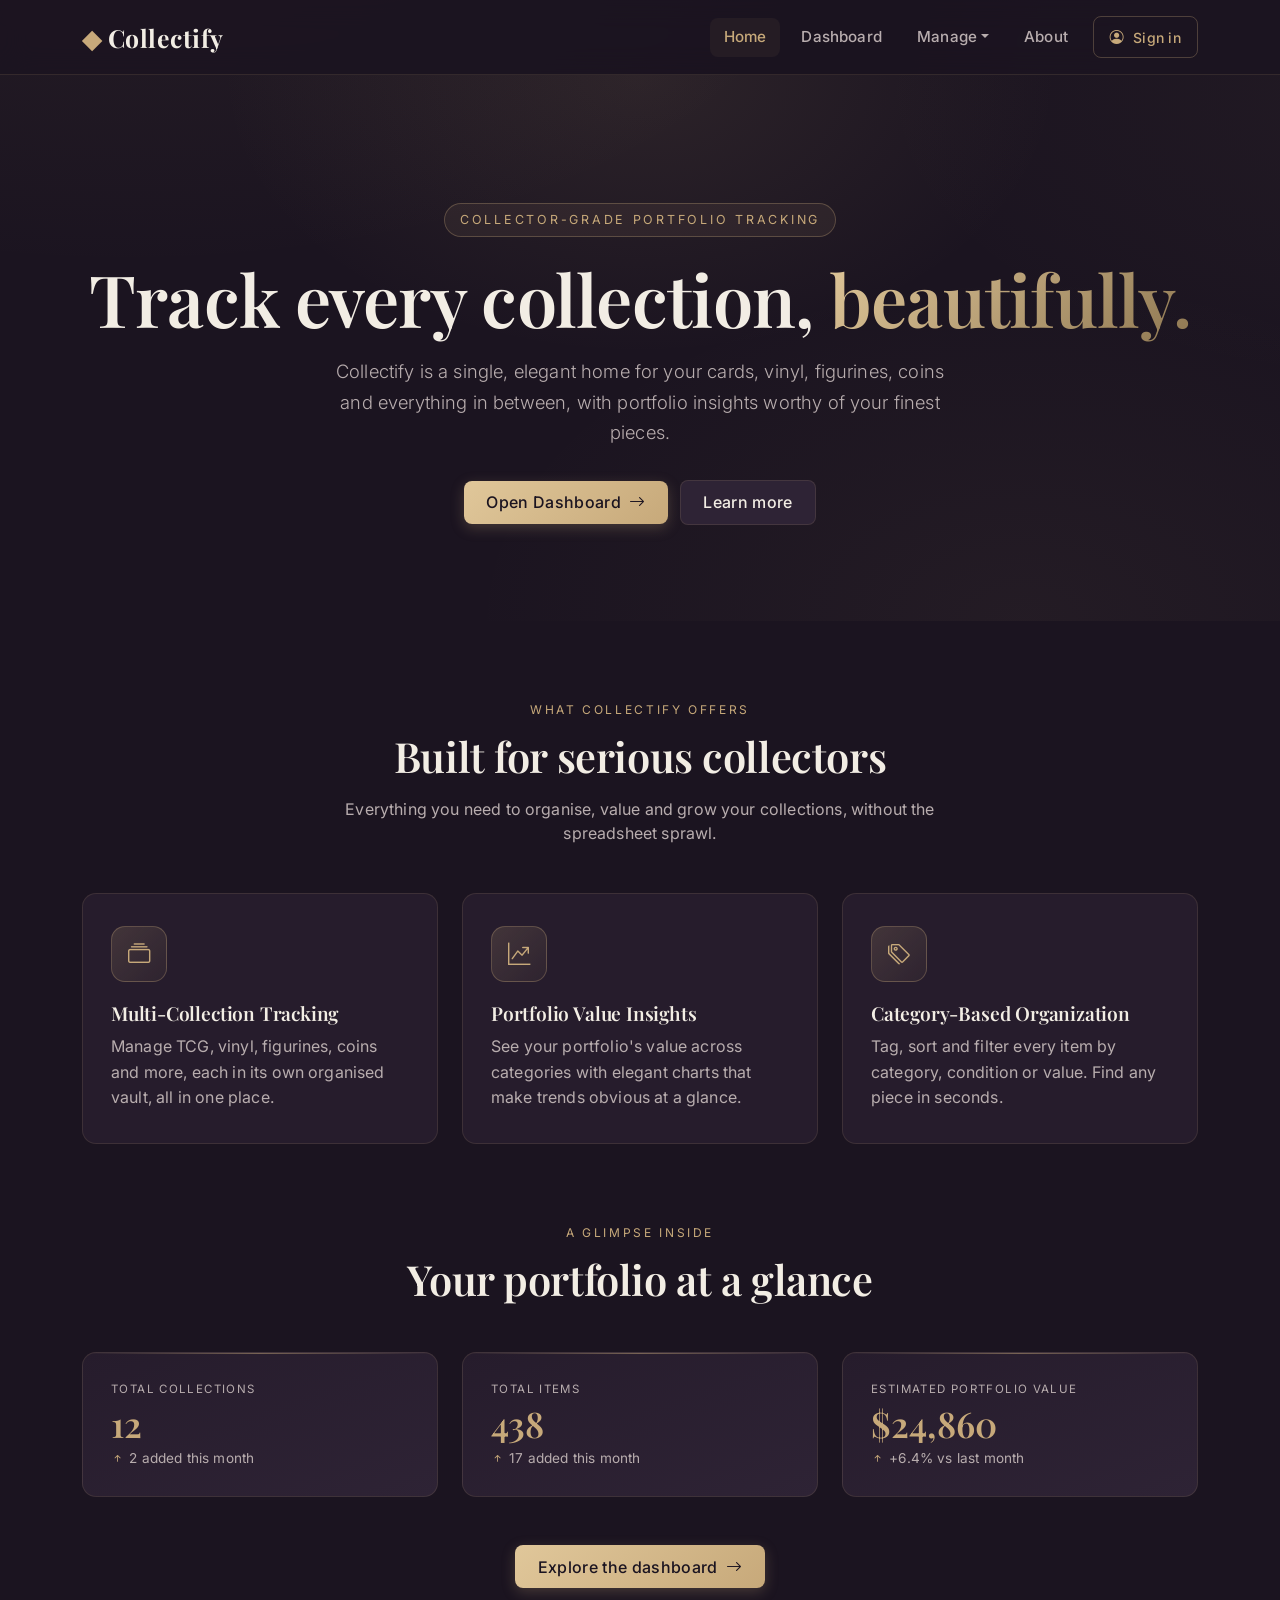
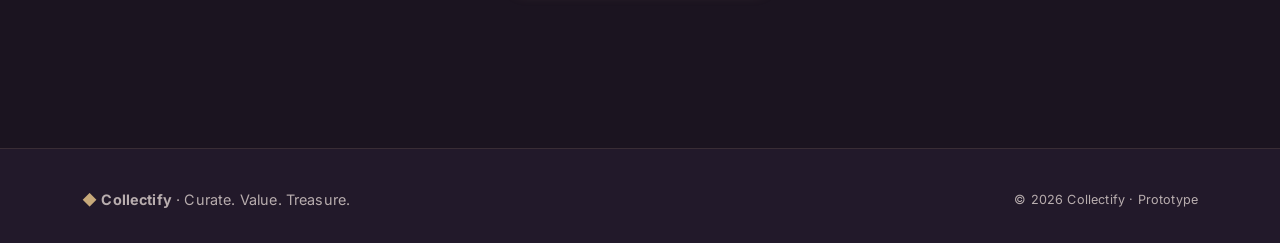
==== index.html @ c3b46a9b "Complete file upload" ====
<!DOCTYPE html>
<html lang="en">
<head>
  <meta charset="UTF-8" />
  <meta name="viewport" content="width=device-width, initial-scale=1.0" />
  <title>Collectify | Track every collection, beautifully</title>

  <!-- Fonts -->
  <link rel="preconnect" href="https://fonts.googleapis.com">
  <link rel="preconnect" href="https://fonts.gstatic.com" crossorigin>
  <link href="https://fonts.googleapis.com/css2?family=Playfair+Display:wght@500;600;700&family=Inter:wght@300;400;500;600;700&display=swap" rel="stylesheet">

  <!-- Bootstrap 5 -->
  <link href="https://cdn.jsdelivr.net/npm/bootstrap@5.3.3/dist/css/bootstrap.min.css" rel="stylesheet">
  <!-- Bootstrap Icons -->
  <link rel="stylesheet" href="https://cdn.jsdelivr.net/npm/bootstrap-icons@1.11.3/font/bootstrap-icons.css">
  <!-- AOS -->
  <link href="https://unpkg.com/aos@2.3.4/dist/aos.css" rel="stylesheet">

  <!-- Theme -->
  <link href="css/styles.css" rel="stylesheet">
</head>
<body>

  <!-- ===== Navbar ===== -->
  <nav class="navbar navbar-expand-lg navbar-collectify">
    <div class="container">
      <a class="navbar-brand" href="index.html">
        <span class="brand-mark">◆</span>Collectify
      </a>
      <button class="navbar-toggler" type="button" data-bs-toggle="collapse" data-bs-target="#nav">
        <span class="navbar-toggler-icon"></span>
      </button>
      <div class="collapse navbar-collapse" id="nav">
        <ul class="navbar-nav ms-auto align-items-lg-center">
          <li class="nav-item"><a class="nav-link active" href="index.html">Home</a></li>
          <li class="nav-item"><a class="nav-link" href="dashboard.html">Dashboard</a></li>
          <li class="nav-item dropdown">
            <a class="nav-link dropdown-toggle" href="#" role="button" data-bs-toggle="dropdown">Manage</a>
            <ul class="dropdown-menu dropdown-menu-end">
              <li><a class="dropdown-item" href="create.html"><i class="bi bi-plus-circle me-2"></i>Add Item</a></li>
              <li><a class="dropdown-item" href="read.html"><i class="bi bi-list-ul me-2"></i>List</a></li>
              <li><a class="dropdown-item" href="update.html"><i class="bi bi-pencil-square me-2"></i>Update</a></li>
              <li><a class="dropdown-item" href="delete.html"><i class="bi bi-trash me-2"></i>Delete</a></li>
            </ul>
          </li>
          <li class="nav-item"><a class="nav-link" href="about.html">About</a></li>
          <li class="nav-item ms-lg-2">
            <a class="btn btn-outline-gold btn-sm px-3" href="login.html">
              <i class="bi bi-person-circle me-1"></i> Sign in
            </a>
          </li>
        </ul>
      </div>
    </div>
  </nav>

  <!-- ===== Hero ===== -->
  <header class="hero text-center">
    <div class="container position-relative">
      <span class="eyebrow" data-aos="fade-down">Collector-grade portfolio tracking</span>
      <h1 data-aos="fade-up" data-aos-delay="80">
        Track every collection, <span class="accent">beautifully.</span>
      </h1>
      <p class="lead" data-aos="fade-up" data-aos-delay="160">
        Collectify is a single, elegant home for your cards, vinyl, figurines, coins and everything in between,
        with portfolio insights worthy of your finest pieces.
      </p>
      <div data-aos="fade-up" data-aos-delay="240">
        <a href="dashboard.html" class="btn btn-gold me-2">
          Open Dashboard <i class="bi bi-arrow-right ms-1"></i>
        </a>
        <a href="#features" class="btn btn-ghost">Learn more</a>
      </div>
    </div>
  </header>

  <!-- ===== Features ===== -->
  <section id="features" class="section">
    <div class="container">
      <div class="text-center mb-5" data-aos="fade-up">
        <div class="section-label">What Collectify offers</div>
        <h2 class="section-title">Built for serious collectors</h2>
        <p class="section-sub">Everything you need to organise, value and grow your collections, without the spreadsheet sprawl.</p>
      </div>

      <div class="row g-4">
        <div class="col-md-4" data-aos="fade-up" data-aos-delay="80">
          <div class="feature-card">
            <div class="feature-icon"><i class="bi bi-collection"></i></div>
            <h3>Multi-Collection Tracking</h3>
            <p>Manage TCG, vinyl, figurines, coins and more, each in its own organised vault, all in one place.</p>
          </div>
        </div>
        <div class="col-md-4" data-aos="fade-up" data-aos-delay="160">
          <div class="feature-card">
            <div class="feature-icon"><i class="bi bi-graph-up-arrow"></i></div>
            <h3>Portfolio Value Insights</h3>
            <p>See your portfolio's value across categories with elegant charts that make trends obvious at a glance.</p>
          </div>
        </div>
        <div class="col-md-4" data-aos="fade-up" data-aos-delay="240">
          <div class="feature-card">
            <div class="feature-icon"><i class="bi bi-tags"></i></div>
            <h3>Category-Based Organization</h3>
            <p>Tag, sort and filter every item by category, condition or value. Find any piece in seconds.</p>
          </div>
        </div>
      </div>
    </div>
  </section>

  <!-- ===== Preview Section ===== -->
  <section class="section pt-0">
    <div class="container">
      <div class="text-center mb-5" data-aos="fade-up">
        <div class="section-label">A glimpse inside</div>
        <h2 class="section-title">Your portfolio at a glance</h2>
      </div>

      <div class="row g-4">
        <div class="col-md-4" data-aos="zoom-in" data-aos-delay="80">
          <div class="stat-card">
            <div class="stat-label">Total Collections</div>
            <div class="stat-value">12</div>
            <div class="stat-trend"><i class="bi bi-arrow-up-short text-gold"></i> 2 added this month</div>
          </div>
        </div>
        <div class="col-md-4" data-aos="zoom-in" data-aos-delay="160">
          <div class="stat-card">
            <div class="stat-label">Total Items</div>
            <div class="stat-value">438</div>
            <div class="stat-trend"><i class="bi bi-arrow-up-short text-gold"></i> 17 added this month</div>
          </div>
        </div>
        <div class="col-md-4" data-aos="zoom-in" data-aos-delay="240">
          <div class="stat-card">
            <div class="stat-label">Estimated Portfolio Value</div>
            <div class="stat-value">$24,860</div>
            <div class="stat-trend"><i class="bi bi-arrow-up-short text-gold"></i> +6.4% vs last month</div>
          </div>
        </div>
      </div>

      <div class="text-center mt-5" data-aos="fade-up">
        <a href="dashboard.html" class="btn btn-gold">
          Explore the dashboard <i class="bi bi-arrow-right ms-1"></i>
        </a>
      </div>
    </div>
  </section>

  <!-- ===== Footer ===== -->
  <footer class="site-footer">
    <div class="container d-flex flex-wrap justify-content-between align-items-center">
      <div><span class="brand-mark">◆</span> <strong>Collectify</strong> · Curate. Value. Treasure.</div>
      <div class="text-muted-2 small">© 2026 Collectify · Prototype</div>
    </div>
  </footer>

  <!-- Scripts -->
  <script src="https://cdn.jsdelivr.net/npm/bootstrap@5.3.3/dist/js/bootstrap.bundle.min.js"></script>
  <script src="https://unpkg.com/aos@2.3.4/dist/aos.js"></script>
  <script>
    AOS.init({ duration: 700, easing: 'ease-out-cubic', once: true, offset: 60 });
  </script>
</body>
</html>
---- css/styles.css ----
/* ============================================================
   Collectify — Velvet Display Theme
   Aubergine + champagne + dusty rose. Curator/gallery feel.
   ============================================================ */

:root {
  --bg:            #1B1420;
  --bg-elevated:   #22192A;
  --surface:       #261C2C;
  --surface-2:     #2E2335;
  --border:        rgba(199, 169, 122, 0.14);
  --border-strong: rgba(199, 169, 122, 0.30);

  --accent:        #C7A97A;
  --accent-bright: #E0C79A;
  --accent-muted:  #8F7852;
  --accent-glow:   rgba(199, 169, 122, 0.32);
  --highlight:     #D98880;

  /* Legacy aliases so existing class rules keep working unchanged */
  --gold:          var(--accent);
  --gold-bright:   var(--accent-bright);
  --gold-muted:    var(--accent-muted);
  --gold-glow:     var(--accent-glow);

  --text:          #F2EDE4;
  --text-muted:    #B8ADAE;
  --text-dim:      #8A7D83;

  --danger:        #E5484D;
  --success:       #30A46C;

  --on-accent:     #1B1420; /* dark text on champagne surfaces */

  --radius-sm: 8px;
  --radius:    14px;
  --radius-lg: 20px;

  --shadow-sm:   0 2px 8px rgba(0, 0, 0, 0.35);
  --shadow:      0 8px 24px rgba(0, 0, 0, 0.45);
  --shadow-lg:   0 18px 50px rgba(0, 0, 0, 0.55);
  --shadow-gold: 0 8px 30px rgba(199, 169, 122, 0.18);

  --ease: cubic-bezier(0.22, 1, 0.36, 1);
}

/* ---------- Base ---------- */
html { scroll-behavior: smooth; }

body {
  background: var(--bg);
  color: var(--text);
  font-family: 'Inter', system-ui, -apple-system, sans-serif;
  font-weight: 400;
  letter-spacing: 0.01em;
  min-height: 100vh;
  -webkit-font-smoothing: antialiased;
  background-image:
    radial-gradient(1200px 600px at 10% -10%, rgba(199, 169, 122, 0.06), transparent 60%),
    radial-gradient(900px 500px at 110% 10%, rgba(199, 169, 122, 0.04), transparent 60%);
  background-attachment: fixed;
}

h1, h2, h3, h4, h5, .display-1, .display-2, .display-3, .display-4 {
  font-family: 'Playfair Display', Georgia, serif;
  font-weight: 600;
  letter-spacing: -0.01em;
  color: var(--text);
}

.text-muted-2 { color: var(--text-muted) !important; }
.text-gold    { color: var(--gold) !important; }

a { color: var(--gold); text-decoration: none; transition: color .25s var(--ease); }
a:hover { color: var(--gold-bright); }

/* ---------- Navbar ---------- */
.navbar-collectify {
  background: rgba(27, 20, 32, 0.82);
  backdrop-filter: blur(14px);
  -webkit-backdrop-filter: blur(14px);
  border-bottom: 1px solid var(--border);
  padding: 0.85rem 0;
  position: sticky;
  top: 0;
  z-index: 1030;
}

.navbar-collectify .navbar-brand {
  font-family: 'Playfair Display', Georgia, serif;
  font-weight: 700;
  font-size: 1.55rem;
  color: var(--text);
  letter-spacing: 0.02em;
}
.navbar-collectify .navbar-brand .brand-mark {
  color: var(--gold);
  margin-right: 0.4rem;
}

.navbar-collectify .nav-link {
  color: var(--text-muted);
  font-weight: 500;
  font-size: 0.95rem;
  margin: 0 0.25rem;
  padding: 0.5rem 0.85rem !important;
  border-radius: var(--radius-sm);
  transition: color .25s var(--ease), background .25s var(--ease);
}
.navbar-collectify .nav-link:hover,
.navbar-collectify .nav-link.active {
  color: var(--gold);
  background: rgba(199, 169, 122, 0.06);
}

.navbar-collectify .dropdown-menu {
  background: var(--surface);
  border: 1px solid var(--border);
  border-radius: var(--radius);
  box-shadow: var(--shadow);
  padding: 0.5rem;
  margin-top: 0.5rem;
}
.navbar-collectify .dropdown-item {
  color: var(--text-muted);
  border-radius: var(--radius-sm);
  padding: 0.55rem 0.85rem;
  font-size: 0.92rem;
  transition: all .2s var(--ease);
}
.navbar-collectify .dropdown-item:hover {
  background: rgba(199, 169, 122, 0.08);
  color: var(--gold);
}

.navbar-toggler {
  border: 1px solid var(--border-strong);
  padding: 0.35rem 0.55rem;
}
.navbar-toggler:focus { box-shadow: 0 0 0 2px var(--gold-glow); }
.navbar-toggler-icon {
  background-image: url("data:image/svg+xml;charset=utf8,%3Csvg viewBox='0 0 30 30' xmlns='http://www.w3.org/2000/svg'%3E%3Cpath stroke='%23C7A97A' stroke-width='2' stroke-linecap='round' d='M4 7h22M4 15h22M4 23h22'/%3E%3C/svg%3E");
}

/* ---------- Buttons ---------- */
.btn { font-weight: 500; letter-spacing: 0.02em; transition: all .3s var(--ease); border-radius: var(--radius-sm); padding: 0.6rem 1.4rem; }

.btn-gold {
  background: linear-gradient(135deg, var(--gold-bright), var(--gold));
  color: var(--on-accent);
  border: none;
  box-shadow: 0 4px 14px rgba(199, 169, 122, 0.25);
}
.btn-gold:hover {
  background: linear-gradient(135deg, var(--gold), var(--gold-bright));
  color: var(--on-accent);
  transform: translateY(-1px);
  box-shadow: 0 8px 22px rgba(199, 169, 122, 0.4);
}

.btn-outline-gold {
  background: transparent;
  color: var(--gold);
  border: 1px solid var(--border-strong);
}
.btn-outline-gold:hover {
  background: rgba(199, 169, 122, 0.08);
  color: var(--gold-bright);
  border-color: var(--gold);
}

.btn-ghost {
  background: var(--surface-2);
  color: var(--text);
  border: 1px solid var(--border);
}
.btn-ghost:hover {
  background: var(--surface);
  color: var(--gold);
  border-color: var(--border-strong);
}

.btn-danger-soft {
  background: rgba(229, 72, 77, 0.12);
  color: #ff8a8e;
  border: 1px solid rgba(229, 72, 77, 0.25);
}
.btn-danger-soft:hover {
  background: rgba(229, 72, 77, 0.22);
  color: #ffb1b3;
}

/* ---------- Cards ---------- */
.card-lux {
  background: var(--surface);
  border: 1px solid var(--border);
  border-radius: var(--radius);
  box-shadow: var(--shadow);
  transition: transform .35s var(--ease), box-shadow .35s var(--ease), border-color .35s var(--ease);
  overflow: hidden;
}
.card-lux:hover {
  transform: translateY(-4px);
  box-shadow: var(--shadow-lg), var(--shadow-gold);
  border-color: var(--border-strong);
}

.card-lux .card-body { padding: 1.75rem; }
.card-lux .card-title {
  font-family: 'Playfair Display', Georgia, serif;
  font-size: 1.25rem;
  margin-bottom: 0.5rem;
}

/* Stat / preview cards */
.stat-card {
  position: relative;
  background: linear-gradient(160deg, var(--surface) 0%, var(--surface-2) 100%);
  border: 1px solid var(--border);
  border-radius: var(--radius);
  padding: 1.75rem;
  transition: all .35s var(--ease);
  overflow: hidden;
}
.stat-card::before {
  content: "";
  position: absolute;
  top: 0; left: 0; right: 0;
  height: 1px;
  background: linear-gradient(90deg, transparent, var(--gold), transparent);
  opacity: 0.5;
}
.stat-card:hover { transform: translateY(-3px); border-color: var(--border-strong); }
.stat-card .stat-label {
  color: var(--text-muted);
  text-transform: uppercase;
  letter-spacing: 0.12em;
  font-size: 0.72rem;
  margin-bottom: 0.5rem;
}
.stat-card .stat-value {
  font-family: 'Playfair Display', Georgia, serif;
  font-size: 2.2rem;
  font-weight: 600;
  color: var(--gold);
  line-height: 1;
}
.stat-card .stat-trend { font-size: 0.85rem; color: var(--text-muted); margin-top: 0.4rem; }

/* Feature card with icon */
.feature-card {
  background: var(--surface);
  border: 1px solid var(--border);
  border-radius: var(--radius);
  padding: 2rem 1.75rem;
  height: 100%;
  transition: all .35s var(--ease);
}
.feature-card:hover {
  transform: translateY(-4px);
  border-color: var(--border-strong);
  box-shadow: var(--shadow-gold);
}
.feature-card .feature-icon {
  width: 56px; height: 56px;
  display: flex; align-items: center; justify-content: center;
  background: linear-gradient(135deg, rgba(199, 169, 122,0.18), rgba(199, 169, 122,0.05));
  border: 1px solid var(--border-strong);
  border-radius: 14px;
  color: var(--gold);
  font-size: 1.4rem;
  margin-bottom: 1.25rem;
}
.feature-card h3 { font-size: 1.2rem; margin-bottom: 0.6rem; }
.feature-card p  { color: var(--text-muted); margin: 0; line-height: 1.6; }

/* ---------- Hero ---------- */
.hero {
  position: relative;
  padding: 8rem 0 6rem;
  overflow: hidden;
}
.hero::before {
  content: "";
  position: absolute;
  inset: 0;
  background:
    radial-gradient(600px 400px at 50% 0%, rgba(199, 169, 122,0.10), transparent 70%),
    radial-gradient(800px 500px at 80% 100%, rgba(199, 169, 122,0.05), transparent 70%);
  pointer-events: none;
}
.hero .eyebrow {
  display: inline-block;
  font-size: 0.78rem;
  letter-spacing: 0.22em;
  text-transform: uppercase;
  color: var(--gold);
  background: rgba(199, 169, 122, 0.08);
  border: 1px solid var(--border-strong);
  padding: 0.4rem 0.9rem;
  border-radius: 999px;
  margin-bottom: 1.5rem;
}
.hero h1 {
  font-size: clamp(2.5rem, 6vw, 4.5rem);
  line-height: 1.05;
  margin-bottom: 1.25rem;
}
.hero h1 .accent {
  background: linear-gradient(135deg, var(--gold-bright), var(--gold-muted));
  -webkit-background-clip: text;
  background-clip: text;
  color: transparent;
}
.hero p.lead {
  color: var(--text-muted);
  font-size: 1.15rem;
  max-width: 620px;
  margin: 0 auto 2rem;
  line-height: 1.65;
}

/* ---------- Section ---------- */
.section { padding: 5rem 0; }
.section-label {
  font-size: 0.75rem;
  letter-spacing: 0.22em;
  text-transform: uppercase;
  color: var(--gold);
  margin-bottom: 0.75rem;
}
.section-title {
  font-size: clamp(1.8rem, 3.5vw, 2.6rem);
  margin-bottom: 1rem;
}
.section-sub { color: var(--text-muted); max-width: 640px; margin: 0 auto 3rem; }

/* ---------- Forms ---------- */
.form-control, .form-select {
  background: var(--bg-elevated);
  border: 1px solid var(--border);
  color: var(--text);
  border-radius: var(--radius-sm);
  padding: 0.75rem 1rem;
  font-size: 0.95rem;
  transition: all .25s var(--ease);
}
.form-control:focus, .form-select:focus {
  background: var(--bg-elevated);
  color: var(--text);
  border-color: var(--gold);
  box-shadow: 0 0 0 3px var(--gold-glow);
}
.form-control::placeholder { color: var(--text-dim); }
.form-label {
  font-size: 0.85rem;
  color: var(--text-muted);
  margin-bottom: 0.5rem;
  letter-spacing: 0.02em;
  font-weight: 500;
}
.form-select option { background: var(--surface); color: var(--text); }

.input-group-text {
  background: var(--surface-2);
  border: 1px solid var(--border);
  color: var(--text-muted);
}

.form-check-input {
  background-color: var(--surface-2);
  border-color: var(--border-strong);
}
.form-check-input:checked {
  background-color: var(--gold);
  border-color: var(--gold);
}

/* ---------- Tables ---------- */
.table-lux {
  --bs-table-bg: transparent;
  --bs-table-color: var(--text);
  --bs-table-border-color: var(--border);
  --bs-table-hover-bg: rgba(199, 169, 122, 0.05);
  --bs-table-hover-color: var(--text);
  margin: 0;
}
.table-lux thead th {
  background: var(--surface-2);
  color: var(--text-muted);
  text-transform: uppercase;
  letter-spacing: 0.1em;
  font-size: 0.72rem;
  font-weight: 600;
  border-bottom: 1px solid var(--border-strong);
  padding: 1rem 1.25rem;
}
.table-lux tbody td {
  padding: 1rem 1.25rem;
  vertical-align: middle;
  border-color: var(--border);
}
.table-lux .item-thumb {
  width: 44px; height: 44px;
  border-radius: 10px;
  object-fit: cover;
  border: 1px solid var(--border);
}
.table-lux .item-name { font-weight: 500; color: var(--text); }
.badge-cat {
  display: inline-block;
  font-size: 0.72rem;
  letter-spacing: 0.08em;
  text-transform: uppercase;
  padding: 0.3rem 0.65rem;
  border-radius: 999px;
  background: rgba(199, 169, 122, 0.10);
  color: var(--gold);
  border: 1px solid var(--border-strong);
}

.table-wrap {
  background: var(--surface);
  border: 1px solid var(--border);
  border-radius: var(--radius);
  overflow: hidden;
  box-shadow: var(--shadow);
}

/* ---------- Modals ---------- */
.modal-content {
  background: var(--surface);
  border: 1px solid var(--border-strong);
  border-radius: var(--radius);
  color: var(--text);
}
.modal-header, .modal-footer { border-color: var(--border); }
.modal-title { font-family: 'Playfair Display', serif; }
.btn-close {
  filter: invert(1) grayscale(100%) brightness(2);
  opacity: 0.6;
}

/* ---------- Auth (login/signup) ---------- */
.auth-wrap {
  min-height: calc(100vh - 80px);
  display: flex;
  align-items: center;
  justify-content: center;
  padding: 3rem 1rem;
}
.auth-card {
  width: 100%;
  max-width: 460px;
  background: var(--surface);
  border: 1px solid var(--border-strong);
  border-radius: var(--radius-lg);
  padding: 2.5rem;
  box-shadow: var(--shadow-lg);
}
.auth-card h2 { font-size: 1.85rem; margin-bottom: 0.4rem; }
.auth-card .auth-sub { color: var(--text-muted); margin-bottom: 2rem; }
.divider {
  display: flex;
  align-items: center;
  gap: 1rem;
  color: var(--text-dim);
  font-size: 0.78rem;
  letter-spacing: 0.15em;
  text-transform: uppercase;
  margin: 1.5rem 0;
}
.divider::before, .divider::after {
  content: "";
  flex: 1;
  height: 1px;
  background: var(--border);
}
.social-btn {
  display: flex;
  align-items: center;
  justify-content: center;
  gap: 0.6rem;
  width: 100%;
  background: var(--surface-2);
  border: 1px solid var(--border);
  color: var(--text);
  padding: 0.7rem 1rem;
  border-radius: var(--radius-sm);
  font-weight: 500;
  font-size: 0.92rem;
  transition: all .25s var(--ease);
}
.social-btn:hover {
  background: var(--bg-elevated);
  border-color: var(--border-strong);
  color: var(--gold);
}
.social-btn i { font-size: 1.05rem; }

/* ---------- Profile ---------- */
.profile-header {
  display: flex;
  align-items: center;
  gap: 1.5rem;
  padding: 2rem;
  background: var(--surface);
  border: 1px solid var(--border);
  border-radius: var(--radius);
}
.profile-avatar {
  width: 88px; height: 88px;
  border-radius: 50%;
  background: linear-gradient(135deg, var(--gold-bright), var(--gold-muted));
  display: flex; align-items: center; justify-content: center;
  font-family: 'Playfair Display', serif;
  font-size: 2rem;
  font-weight: 700;
  color: var(--on-accent);
  border: 2px solid var(--border-strong);
}

/* ---------- Chart cards ---------- */
.chart-card {
  background: var(--surface);
  border: 1px solid var(--border);
  border-radius: var(--radius);
  padding: 1.5rem;
  box-shadow: var(--shadow);
  height: 100%;
}
.chart-card h5 {
  font-family: 'Playfair Display', serif;
  font-size: 1.1rem;
  margin-bottom: 1.25rem;
  color: var(--text);
}
.chart-card .chart-canvas-wrap {
  position: relative;
  height: 280px;
}

/* ---------- Footer ---------- */
.site-footer {
  background: var(--bg-elevated);
  border-top: 1px solid var(--border);
  padding: 2.5rem 0 2rem;
  margin-top: 5rem;
  color: var(--text-muted);
  font-size: 0.9rem;
}
.site-footer .brand-mark { color: var(--gold); }

/* ---------- Pagination ---------- */
.pagination .page-link {
  background: var(--surface-2);
  border: 1px solid var(--border);
  color: var(--text-muted);
  border-radius: var(--radius-sm);
  margin: 0 2px;
  padding: 0.4rem 0.8rem;
  font-size: 0.85rem;
  transition: all .2s var(--ease);
}
.pagination .page-link:hover {
  background: var(--bg-elevated);
  color: var(--accent);
  border-color: var(--border-strong);
}
.pagination .page-item.active .page-link {
  background: rgba(199, 169, 122, 0.15);
  color: var(--accent);
  border-color: var(--border-strong);
}
.pagination .page-item.disabled .page-link {
  background: transparent;
  color: var(--text-dim);
  border-color: var(--border);
  opacity: 0.6;
}

/* ---------- Form switch (profile settings) ---------- */
.form-switch .form-check-input {
  width: 2.5em;
  height: 1.25em;
  background-color: var(--surface-2);
  border-color: var(--border-strong);
  background-image: url("data:image/svg+xml,%3csvg xmlns='http://www.w3.org/2000/svg' viewBox='-4 -4 8 8'%3e%3ccircle r='3' fill='%23B8ADAE'/%3e%3c/svg%3e");
}
.form-switch .form-check-input:checked {
  background-color: var(--accent);
  border-color: var(--accent);
  background-image: url("data:image/svg+xml,%3csvg xmlns='http://www.w3.org/2000/svg' viewBox='-4 -4 8 8'%3e%3ccircle r='3' fill='%231B1420'/%3e%3c/svg%3e");
}
.form-switch .form-check-input:focus {
  box-shadow: 0 0 0 3px var(--accent-glow);
  border-color: var(--accent);
}

/* ---------- Toast (shared via js/ui.js) ---------- */
.toast-host {
  position: fixed;
  right: 1.25rem;
  bottom: 1.25rem;
  display: flex;
  flex-direction: column;
  gap: 0.5rem;
  z-index: 1090;
  pointer-events: none;
}
.toast-flash {
  pointer-events: auto;
  display: flex;
  align-items: center;
  gap: 0.65rem;
  background: var(--surface);
  color: var(--text);
  border: 1px solid var(--border-strong);
  border-left: 3px solid var(--accent);
  border-radius: var(--radius);
  padding: 0.85rem 1.1rem;
  font-size: 0.92rem;
  box-shadow: var(--shadow-lg);
  opacity: 0;
  transform: translateY(12px);
  transition: opacity .22s var(--ease), transform .22s var(--ease);
  min-width: 260px;
  max-width: 360px;
}
.toast-flash.show { opacity: 1; transform: translateY(0); }
.toast-flash i { font-size: 1.2rem; color: var(--accent); }
.toast-flash.toast-danger { border-left-color: var(--danger); }
.toast-flash.toast-danger i { color: var(--danger); }

/* ---------- Icon button (per-row edit, etc.) ---------- */
.btn-icon {
  display: inline-flex;
  align-items: center;
  justify-content: center;
  width: 34px;
  height: 34px;
  border-radius: 9px;
  background: var(--surface-2);
  border: 1px solid var(--border);
  color: var(--text-muted);
  transition: all .2s var(--ease);
}
.btn-icon:hover {
  background: rgba(199, 169, 122, 0.10);
  color: var(--accent);
  border-color: var(--border-strong);
}
.btn-icon.btn-icon-danger:hover {
  background: rgba(229, 72, 77, 0.12);
  color: #ff8a8e;
  border-color: rgba(229, 72, 77, 0.3);
}

/* ---------- Linked item name in tables ---------- */
.item-link {
  color: var(--text);
  font-weight: 500;
  transition: color .2s var(--ease);
}
.item-link:hover { color: var(--accent); }

/* ---------- Breadcrumb ---------- */
.crumbs {
  display: flex;
  flex-wrap: wrap;
  gap: 0.4rem;
  align-items: center;
  color: var(--text-dim);
  font-size: 0.82rem;
  letter-spacing: 0.04em;
  margin-bottom: 1rem;
}
.crumbs a { color: var(--text-muted); }
.crumbs a:hover { color: var(--accent); }
.crumbs .sep { color: var(--text-dim); opacity: 0.6; }
.crumbs .current { color: var(--text); }

/* ---------- Product image placeholder (item.html) ---------- */
.product-image {
  position: relative;
  width: 100%;
  aspect-ratio: 4 / 5;
  border-radius: var(--radius);
  overflow: hidden;
  background: var(--surface);
  border: 1px solid var(--border);
  display: flex;
  align-items: center;
  justify-content: center;
}
.product-image img {
  width: 100%;
  height: 100%;
  object-fit: cover;
  display: block;
}
.product-image .placeholder {
  display: flex;
  flex-direction: column;
  align-items: center;
  justify-content: center;
  width: 100%;
  height: 100%;
  padding: 2rem;
  text-align: center;
  background:
    radial-gradient(120% 80% at 30% 20%, rgba(199,169,122,0.18), transparent 60%),
    radial-gradient(120% 80% at 80% 90%, rgba(217,136,128,0.12), transparent 60%),
    linear-gradient(160deg, var(--surface) 0%, var(--surface-2) 100%);
}
.product-image .placeholder i {
  font-size: 5rem;
  color: var(--accent);
  margin-bottom: 1rem;
  opacity: 0.85;
}
.product-image .placeholder .ph-label {
  font-family: 'Playfair Display', serif;
  font-size: 1.1rem;
  color: var(--text);
  margin-bottom: 0.25rem;
}
.product-image .placeholder .ph-sub {
  font-size: 0.78rem;
  letter-spacing: 0.18em;
  text-transform: uppercase;
  color: var(--text-muted);
}
.product-image .ribbon {
  position: absolute;
  top: 1rem;
  left: 1rem;
  background: rgba(27, 20, 32, 0.8);
  backdrop-filter: blur(8px);
  border: 1px solid var(--border-strong);
  color: var(--accent);
  font-size: 0.7rem;
  letter-spacing: 0.12em;
  text-transform: uppercase;
  padding: 0.35rem 0.7rem;
  border-radius: 999px;
}

/* ---------- Product detail (item.html) ---------- */
.product-name {
  font-family: 'Playfair Display', serif;
  font-size: clamp(1.8rem, 3.5vw, 2.4rem);
  line-height: 1.15;
  margin: 0.5rem 0 1rem;
}
.condition-chip {
  display: inline-flex;
  align-items: center;
  gap: 0.35rem;
  background: rgba(217, 136, 128, 0.12);
  color: var(--highlight);
  border: 1px solid rgba(217, 136, 128, 0.28);
  padding: 0.3rem 0.7rem;
  border-radius: 999px;
  font-size: 0.75rem;
  letter-spacing: 0.08em;
  text-transform: uppercase;
  font-weight: 600;
}
.price-strip {
  display: grid;
  grid-template-columns: repeat(2, 1fr);
  gap: 1rem;
  margin: 1.5rem 0;
}
.price-cell {
  background: var(--surface-2);
  border: 1px solid var(--border);
  border-radius: var(--radius);
  padding: 1rem 1.25rem;
}
.price-cell .k {
  font-size: 0.7rem;
  letter-spacing: 0.14em;
  text-transform: uppercase;
  color: var(--text-muted);
  margin-bottom: 0.4rem;
}
.price-cell .v {
  font-family: 'Playfair Display', serif;
  font-size: 1.5rem;
  color: var(--text);
  line-height: 1;
}
.price-cell.est .v { color: var(--accent); }
.price-cell .delta {
  margin-top: 0.4rem;
  font-size: 0.8rem;
  color: var(--success);
}
.price-cell .delta.down { color: var(--danger); }

.meta-row {
  display: flex;
  flex-wrap: wrap;
  gap: 1.5rem;
  color: var(--text-muted);
  font-size: 0.88rem;
  margin-top: 0.5rem;
}
.meta-row .meta-k {
  font-size: 0.7rem;
  letter-spacing: 0.14em;
  text-transform: uppercase;
  color: var(--text-dim);
  margin-bottom: 0.15rem;
}
.meta-row .meta-v { color: var(--text); }

/* ---------- Utilities ---------- */
.fw-500 { font-weight: 500; }

.divider-line {
  height: 1px;
  background: linear-gradient(90deg, transparent, var(--border-strong), transparent);
  margin: 3rem 0;
}

/* AOS subtle override (premium feels = slower, softer) */
[data-aos] { transition-timing-function: cubic-bezier(0.22, 1, 0.36, 1) !important; }

/* ---------- Responsive tweaks ---------- */
@media (max-width: 768px) {
  .hero { padding: 5rem 0 4rem; }
  .section { padding: 3.5rem 0; }
  .auth-card { padding: 1.75rem; }
  .profile-header { flex-direction: column; text-align: center; }
}
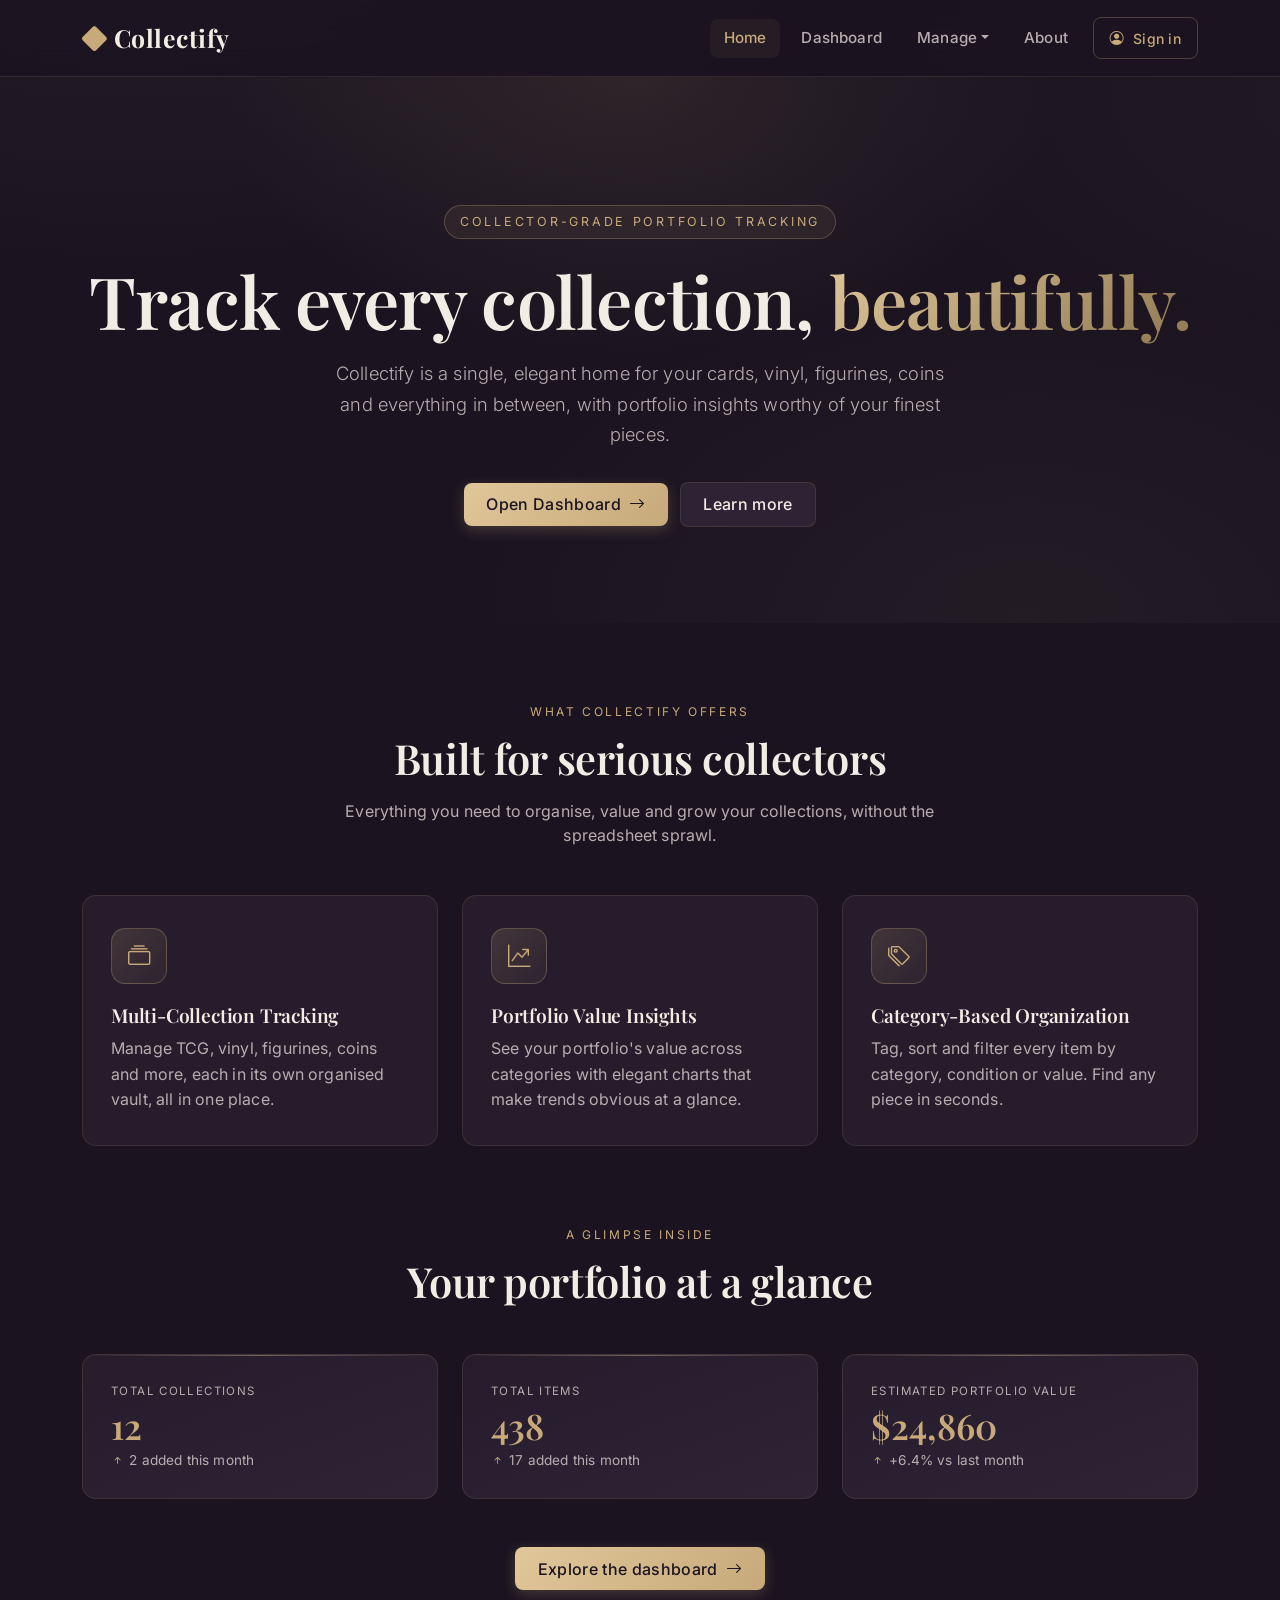
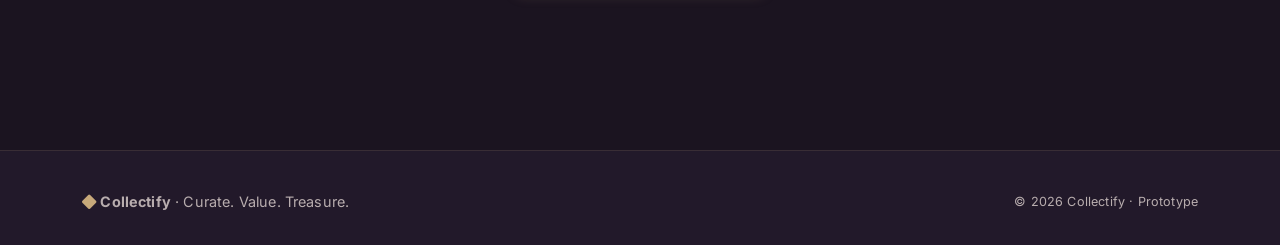
==== commit cbd00905: "Character encoding bug resolved in all files." ====
--- a/index.html
+++ b/index.html
@@ -26,7 +26,7 @@
   <nav class="navbar navbar-expand-lg navbar-collectify">
     <div class="container">
       <a class="navbar-brand" href="index.html">
-        <span class="brand-mark">◆</span>Collectify
+        <span class="brand-mark"><i class="bi bi-diamond-fill"></i></span>Collectify
       </a>
       <button class="navbar-toggler" type="button" data-bs-toggle="collapse" data-bs-target="#nav">
         <span class="navbar-toggler-icon"></span>
@@ -153,8 +153,8 @@
   <!-- ===== Footer ===== -->
   <footer class="site-footer">
     <div class="container d-flex flex-wrap justify-content-between align-items-center">
-      <div><span class="brand-mark">◆</span> <strong>Collectify</strong> · Curate. Value. Treasure.</div>
-      <div class="text-muted-2 small">© 2026 Collectify · Prototype</div>
+      <div><span class="brand-mark"><i class="bi bi-diamond-fill"></i></span> <strong>Collectify</strong> &middot; Curate. Value. Treasure.</div>
+      <div class="text-muted-2 small">&copy; 2026 Collectify &middot; Prototype</div>
     </div>
   </footer>
 
@@ -164,5 +164,9 @@
   <script>
     AOS.init({ duration: 700, easing: 'ease-out-cubic', once: true, offset: 60 });
   </script>
+  
+    <script src="https://cdn.botpress.cloud/webchat/v3.6/inject.js"></script>
+<script src="https://files.bpcontent.cloud/2026/04/20/00/20260420000929-257CPL8Z.js" defer></script>
+    
 </body>
 </html>
